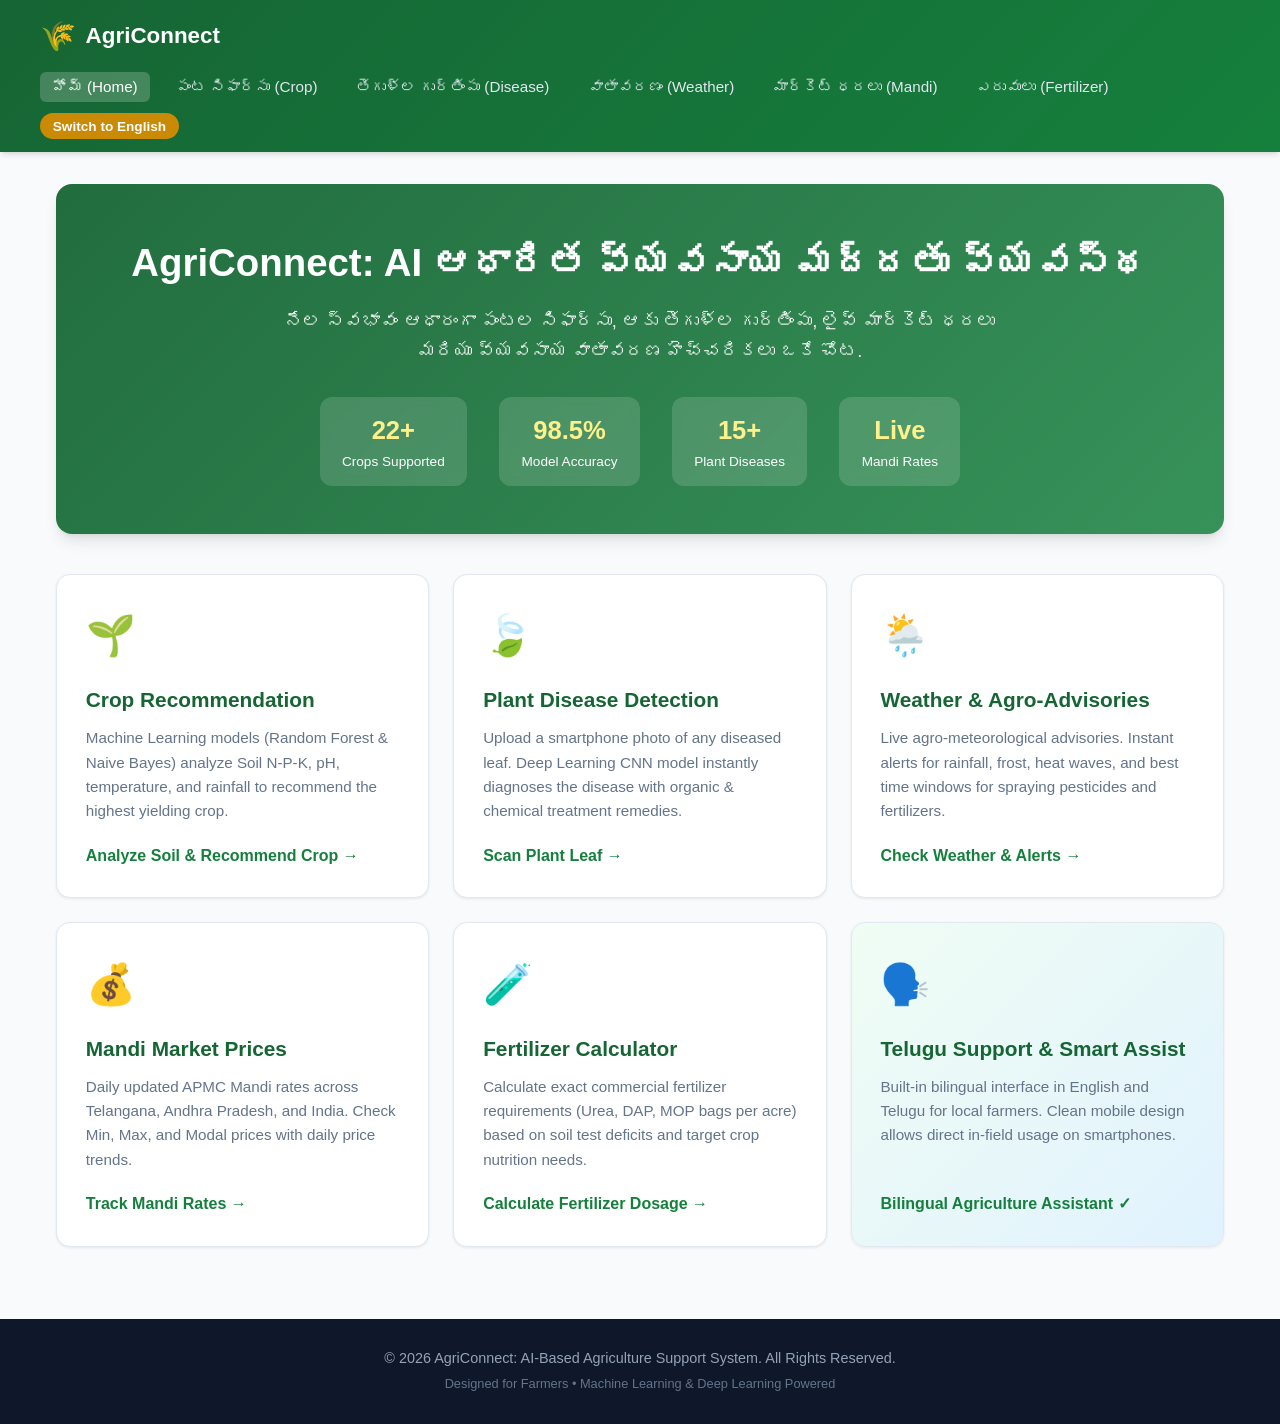
==== templates/index.html @ aa515c9d "AgriConnect: AI-Based Agriculture Support System" ====
<!DOCTYPE html>
<html lang="en">
<head>
    <meta charset="UTF-8">
    <meta name="viewport" content="width=device-width, initial-scale=1.0">
    <title>AgriConnect - AI Agriculture Support Platform</title>
    <link rel="stylesheet" href="/static/css/style.css">
</head>
<body>
    <!-- Navbar -->
    <nav class="navbar">
        <div class="nav-container">
            <a href="/" class="brand">
                <span class="brand-icon">🌾</span>
                <span>AgriConnect</span>
            </a>
            <ul class="nav-links">
                <li><a href="/" class="active" data-i18n="nav_home">Home</a></li>
                <li><a href="/crop" data-i18n="nav_crop">Crop Recommendation</a></li>
                <li><a href="/disease" data-i18n="nav_disease">Disease Detection</a></li>
                <li><a href="/weather" data-i18n="nav_weather">Weather Alerts</a></li>
                <li><a href="/market" data-i18n="nav_market">Market Prices</a></li>
                <li><a href="/fertilizer" data-i18n="nav_fertilizer">Fertilizer</a></li>
                <li><button class="lang-btn" id="langToggleBtn" onclick="toggleLanguage()">Switch to English</button></li>
            </ul>
        </div>
    </nav>

    <!-- Main Content -->
    <main class="main-content">
        <!-- Hero -->
        <section class="hero">
            <h1 data-i18n="hero_title">AgriConnect: AI ఆధారిత వ్యవసాయ మద్దతు వ్యవస్థ</h1>
            <p data-i18n="hero_sub">నేల స్వభావం ఆధారంగా పంటల సిఫార్సు, ఆకు తెగుళ్ల గుర్తింపు, లైవ్ మార్కెట్ ధరలు మరియు వ్యవసాయ వాతావరణ హెచ్చరికలు ఒకే చోట.</p>
            <div class="hero-stats">
                <div class="stat-item">
                    <div class="stat-num">22+</div>
                    <div class="stat-label">Crops Supported</div>
                </div>
                <div class="stat-item">
                    <div class="stat-num">98.5%</div>
                    <div class="stat-label">Model Accuracy</div>
                </div>
                <div class="stat-item">
                    <div class="stat-num">15+</div>
                    <div class="stat-label">Plant Diseases</div>
                </div>
                <div class="stat-item">
                    <div class="stat-num">Live</div>
                    <div class="stat-label">Mandi Rates</div>
                </div>
            </div>
        </section>

        <!-- Feature Modules Grid -->
        <div class="cards-grid">
            <!-- Crop Recommendation -->
            <a href="/crop" class="feature-card">
                <div>
                    <span class="card-icon">🌱</span>
                    <h3 class="card-title">Crop Recommendation</h3>
                    <p class="card-desc">Machine Learning models (Random Forest & Naive Bayes) analyze Soil N-P-K, pH, temperature, and rainfall to recommend the highest yielding crop.</p>
                </div>
                <span class="card-link">Analyze Soil & Recommend Crop &rarr;</span>
            </a>

            <!-- Disease Detection -->
            <a href="/disease" class="feature-card">
                <div>
                    <span class="card-icon">🍃</span>
                    <h3 class="card-title">Plant Disease Detection</h3>
                    <p class="card-desc">Upload a smartphone photo of any diseased leaf. Deep Learning CNN model instantly diagnoses the disease with organic & chemical treatment remedies.</p>
                </div>
                <span class="card-link">Scan Plant Leaf &rarr;</span>
            </a>

            <!-- Weather Alerts -->
            <a href="/weather" class="feature-card">
                <div>
                    <span class="card-icon">🌦️</span>
                    <h3 class="card-title">Weather & Agro-Advisories</h3>
                    <p class="card-desc">Live agro-meteorological advisories. Instant alerts for rainfall, frost, heat waves, and best time windows for spraying pesticides and fertilizers.</p>
                </div>
                <span class="card-link">Check Weather & Alerts &rarr;</span>
            </a>

            <!-- Market Prices -->
            <a href="/market" class="feature-card">
                <div>
                    <span class="card-icon">💰</span>
                    <h3 class="card-title">Mandi Market Prices</h3>
                    <p class="card-desc">Daily updated APMC Mandi rates across Telangana, Andhra Pradesh, and India. Check Min, Max, and Modal prices with daily price trends.</p>
                </div>
                <span class="card-link">Track Mandi Rates &rarr;</span>
            </a>

            <!-- Fertilizer Suggestion -->
            <a href="/fertilizer" class="feature-card">
                <div>
                    <span class="card-icon">🧪</span>
                    <h3 class="card-title">Fertilizer Calculator</h3>
                    <p class="card-desc">Calculate exact commercial fertilizer requirements (Urea, DAP, MOP bags per acre) based on soil test deficits and target crop nutrition needs.</p>
                </div>
                <span class="card-link">Calculate Fertilizer Dosage &rarr;</span>
            </a>

            <!-- Farmer Advisory / Future Scope -->
            <div class="feature-card" style="background: linear-gradient(135deg, #f0fdf4, #e0f2fe);">
                <div>
                    <span class="card-icon">🗣️</span>
                    <h3 class="card-title">Telugu Support & Smart Assist</h3>
                    <p class="card-desc">Built-in bilingual interface in English and Telugu for local farmers. Clean mobile design allows direct in-field usage on smartphones.</p>
                </div>
                <span class="card-link" style="color: #15803d;">Bilingual Agriculture Assistant &check;</span>
            </div>
        </div>
    </main>

    <!-- Footer -->
    <footer>
        <p>&copy; 2026 AgriConnect: AI-Based Agriculture Support System. All Rights Reserved.</p>
        <p style="margin-top: 4px; font-size: 0.8rem; color: #64748b;">Designed for Farmers &bull; Machine Learning & Deep Learning Powered</p>
    </footer>

    <script src="/static/js/main.js"></script>
</body>
</html>
---- static/css/style.css ----
:root {
    --primary: #15803d;
    --primary-dark: #166534;
    --primary-light: #dcfce7;
    --accent: #ca8a04;
    --accent-light: #fef08a;
    --text-dark: #1e293b;
    --text-muted: #64748b;
    --bg-light: #f8fafc;
    --card-bg: #ffffff;
    --border-color: #e2e8f0;
    --danger: #dc2626;
    --warning: #f59e0b;
    --success: #16a34a;
    --info: #0284c7;
    --shadow-sm: 0 1px 3px rgba(0,0,0,0.08);
    --shadow-md: 0 4px 6px -1px rgba(0,0,0,0.1), 0 2px 4px -2px rgba(0,0,0,0.1);
    --shadow-lg: 0 10px 15px -3px rgba(0,0,0,0.1), 0 4px 6px -4px rgba(0,0,0,0.1);
}

* {
    margin: 0;
    padding: 0;
    box-sizing: border-box;
    font-family: -apple-system, BlinkMacSystemFont, "Segoe UI", Roboto, "Helvetica Neue", Arial, sans-serif;
}

body {
    background-color: var(--bg-light);
    color: var(--text-dark);
    line-height: 1.6;
    min-height: 100vh;
    display: flex;
    flex-direction: column;
}

/* Navbar */
.navbar {
    background: linear-gradient(135deg, #166534, #15803d);
    color: white;
    padding: 0.8rem 1.5rem;
    position: sticky;
    top: 0;
    z-index: 100;
    box-shadow: var(--shadow-md);
}

.nav-container {
    max-width: 1200px;
    margin: 0 auto;
    display: flex;
    justify-content: space-between;
    align-items: center;
    flex-wrap: wrap;
    gap: 1rem;
}

.brand {
    display: flex;
    align-items: center;
    gap: 0.6rem;
    text-decoration: none;
    color: white;
    font-size: 1.4rem;
    font-weight: 700;
}

.brand-icon {
    font-size: 1.8rem;
}

.nav-links {
    display: flex;
    gap: 0.8rem;
    align-items: center;
    list-style: none;
    flex-wrap: wrap;
}

.nav-links a {
    color: #e2e8f0;
    text-decoration: none;
    font-weight: 500;
    font-size: 0.95rem;
    padding: 0.4rem 0.8rem;
    border-radius: 6px;
    transition: all 0.2s;
}

.nav-links a:hover, .nav-links a.active {
    background: rgba(255, 255, 255, 0.2);
    color: white;
}

.lang-btn {
    background: var(--accent);
    color: #fff;
    border: none;
    padding: 0.35rem 0.8rem;
    border-radius: 20px;
    font-weight: 600;
    cursor: pointer;
    font-size: 0.85rem;
    display: flex;
    align-items: center;
    gap: 0.4rem;
    transition: 0.2s;
}

.lang-btn:hover {
    background: #b45309;
}

/* Container */
.main-content {
    max-width: 1200px;
    margin: 2rem auto;
    padding: 0 1rem;
    flex: 1;
    width: 100%;
}

/* Hero Section */
.hero {
    background: linear-gradient(135deg, rgba(22, 101, 52, 0.95), rgba(21, 128, 61, 0.85)), url('https://images.unsplash.com/photo-1500382017468-9049fed747ef?auto=format&fit=crop&w=1200&q=80') center/cover;
    color: white;
    padding: 3rem 2rem;
    border-radius: 16px;
    text-align: center;
    margin-bottom: 2.5rem;
    box-shadow: var(--shadow-lg);
}

.hero h1 {
    font-size: 2.4rem;
    margin-bottom: 0.8rem;
}

.hero p {
    font-size: 1.15rem;
    max-width: 750px;
    margin: 0 auto 1.5rem auto;
    opacity: 0.95;
}

.hero-stats {
    display: flex;
    justify-content: center;
    gap: 2rem;
    flex-wrap: wrap;
    margin-top: 2rem;
}

.stat-item {
    background: rgba(255, 255, 255, 0.15);
    backdrop-filter: blur(4px);
    padding: 0.8rem 1.4rem;
    border-radius: 12px;
}

.stat-num {
    font-size: 1.6rem;
    font-weight: 700;
    color: var(--accent-light);
}

.stat-label {
    font-size: 0.85rem;
}

/* Feature Cards Grid */
.cards-grid {
    display: grid;
    grid-template-columns: repeat(auto-fit, minmax(280px, 1fr));
    gap: 1.5rem;
    margin-bottom: 2.5rem;
}

.feature-card {
    background: var(--card-bg);
    border: 1px solid var(--border-color);
    border-radius: 14px;
    padding: 1.8rem;
    transition: transform 0.25s, box-shadow 0.25s;
    display: flex;
    flex-direction: column;
    justify-content: space-between;
    box-shadow: var(--shadow-sm);
    text-decoration: none;
    color: inherit;
}

.feature-card:hover {
    transform: translateY(-5px);
    box-shadow: var(--shadow-lg);
    border-color: var(--primary);
}

.card-icon {
    font-size: 2.5rem;
    margin-bottom: 1rem;
    display: inline-block;
}

.card-title {
    font-size: 1.3rem;
    color: var(--primary-dark);
    margin-bottom: 0.6rem;
}

.card-desc {
    color: var(--text-muted);
    font-size: 0.95rem;
    margin-bottom: 1.2rem;
    flex: 1;
}

.card-link {
    color: var(--primary);
    font-weight: 600;
    display: flex;
    align-items: center;
    gap: 0.4rem;
}

/* Forms & Inputs */
.app-card {
    background: var(--card-bg);
    border-radius: 14px;
    padding: 2rem;
    border: 1px solid var(--border-color);
    box-shadow: var(--shadow-md);
    margin-bottom: 2rem;
}

.section-header {
    border-bottom: 2px solid var(--primary-light);
    padding-bottom: 0.8rem;
    margin-bottom: 1.5rem;
}

.section-header h2 {
    color: var(--primary-dark);
    display: flex;
    align-items: center;
    gap: 0.6rem;
    font-size: 1.5rem;
}

.form-grid {
    display: grid;
    grid-template-columns: repeat(auto-fit, minmax(220px, 1fr));
    gap: 1.2rem;
    margin-bottom: 1.5rem;
}

.form-group {
    display: flex;
    flex-direction: column;
    gap: 0.4rem;
}

.form-group label {
    font-weight: 600;
    font-size: 0.9rem;
    color: var(--text-dark);
}

.form-control {
    padding: 0.65rem 0.9rem;
    border: 1px solid var(--border-color);
    border-radius: 8px;
    font-size: 1rem;
    transition: border-color 0.2s, box-shadow 0.2s;
    background: #fff;
}

.form-control:focus {
    outline: none;
    border-color: var(--primary);
    box-shadow: 0 0 0 3px rgba(21, 128, 61, 0.2);
}

.form-helper {
    font-size: 0.78rem;
    color: var(--text-muted);
}

.btn-primary {
    background: var(--primary);
    color: white;
    padding: 0.8rem 1.8rem;
    border: none;
    border-radius: 8px;
    font-size: 1.05rem;
    font-weight: 600;
    cursor: pointer;
    transition: background 0.2s, transform 0.1s;
    display: inline-flex;
    align-items: center;
    justify-content: center;
    gap: 0.5rem;
}

.btn-primary:hover {
    background: var(--primary-dark);
}

.btn-primary:active {
    transform: scale(0.98);
}

.btn-preset {
    background: var(--bg-light);
    border: 1px solid var(--border-color);
    padding: 0.4rem 0.8rem;
    border-radius: 20px;
    font-size: 0.85rem;
    cursor: pointer;
    transition: 0.2s;
    color: var(--text-dark);
}

.btn-preset:hover {
    background: var(--primary-light);
    border-color: var(--primary);
    color: var(--primary-dark);
}

.preset-container {
    display: flex;
    gap: 0.5rem;
    flex-wrap: wrap;
    margin-bottom: 1.2rem;
    align-items: center;
}

/* Result Box */
.result-box {
    margin-top: 1.5rem;
    padding: 1.5rem;
    border-radius: 12px;
    background: #f0fdf4;
    border: 1px solid #bbf7d0;
    display: none;
}

.result-box.active {
    display: block;
    animation: fadeIn 0.3s ease;
}

@keyframes fadeIn {
    from { opacity: 0; transform: translateY(8px); }
    to { opacity: 1; transform: translateY(0); }
}

.result-header {
    display: flex;
    align-items: center;
    gap: 1rem;
    margin-bottom: 1rem;
}

.result-icon {
    font-size: 3rem;
    background: white;
    width: 65px;
    height: 65px;
    display: flex;
    align-items: center;
    justify-content: center;
    border-radius: 50%;
    box-shadow: var(--shadow-sm);
}

.result-title {
    font-size: 1.6rem;
    color: var(--primary-dark);
    font-weight: 700;
}

.badge {
    display: inline-block;
    padding: 0.25rem 0.6rem;
    border-radius: 12px;
    font-size: 0.8rem;
    font-weight: 600;
}

.badge-success { background: #dcfce7; color: #15803d; }
.badge-warning { background: #fef3c7; color: #b45309; }
.badge-danger { background: #fee2e2; color: #b91c1c; }
.badge-info { background: #e0f2fe; color: #0369a1; }

/* Upload Area */
.upload-area {
    border: 2px dashed #94a3b8;
    border-radius: 12px;
    padding: 2.5rem 1.5rem;
    text-align: center;
    cursor: pointer;
    background: #f8fafc;
    transition: all 0.2s;
    margin-bottom: 1.2rem;
}

.upload-area:hover, .upload-area.dragover {
    border-color: var(--primary);
    background: var(--primary-light);
}

.upload-icon {
    font-size: 3rem;
    color: var(--primary);
    margin-bottom: 0.8rem;
}

/* Tables */
.table-responsive {
    overflow-x: auto;
}

.custom-table {
    width: 100%;
    border-collapse: collapse;
    margin-top: 1rem;
}

.custom-table th, .custom-table td {
    padding: 0.85rem 1rem;
    text-align: left;
    border-bottom: 1px solid var(--border-color);
}

.custom-table th {
    background: #f1f5f9;
    color: var(--text-dark);
    font-weight: 600;
}

.custom-table tr:hover {
    background: #f8fafc;
}

/* Footer */
footer {
    background: #0f172a;
    color: #94a3b8;
    text-align: center;
    padding: 1.8rem 1rem;
    margin-top: auto;
    font-size: 0.9rem;
}

footer a {
    color: #4ade80;
    text-decoration: none;
}

@media (max-width: 768px) {
    .nav-container {
        flex-direction: column;
        align-items: flex-start;
    }
    .hero h1 {
        font-size: 1.8rem;
    }
    .hero-stats {
        gap: 1rem;
    }
}
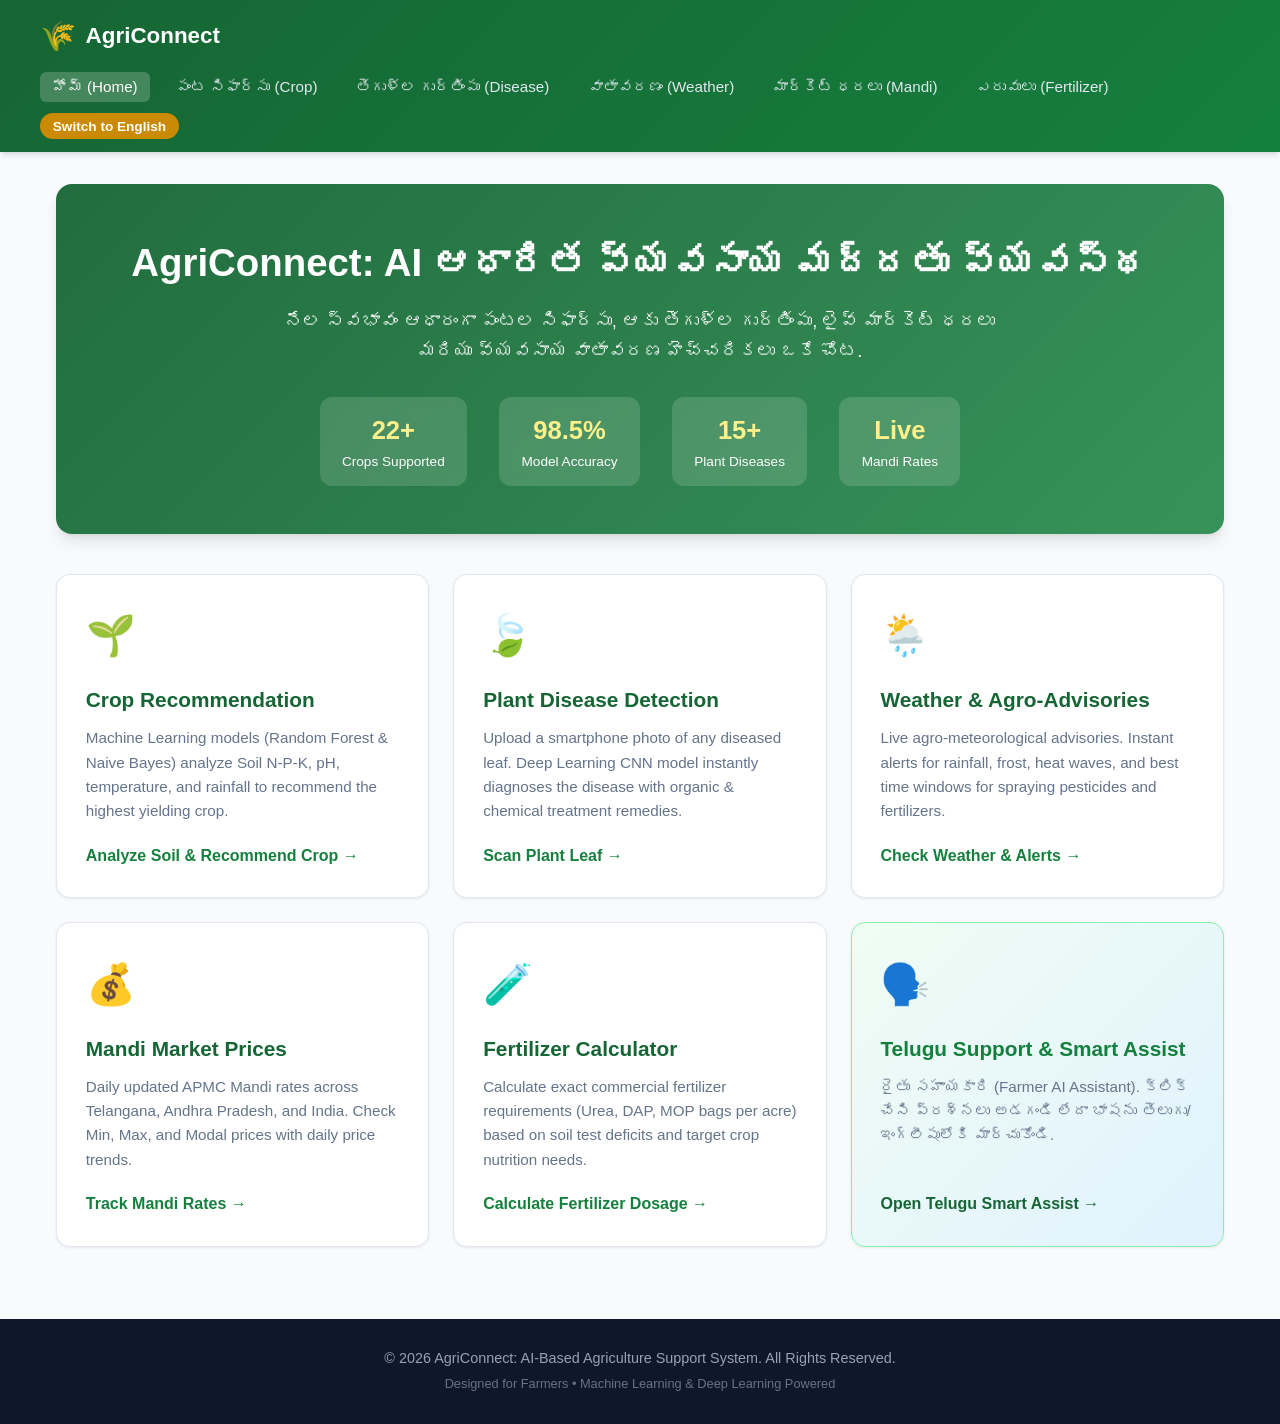
==== commit 2a5e1988: "Add interactive Telugu Smart Assist and voice assistant" ====
--- a/templates/index.html
+++ b/templates/index.html
@@ -5,6 +5,73 @@
     <meta name="viewport" content="width=device-width, initial-scale=1.0">
     <title>AgriConnect - AI Agriculture Support Platform</title>
     <link rel="stylesheet" href="/static/css/style.css">
+    <style>
+        /* Smart Assist Modal */
+        .modal-overlay {
+            display: none;
+            position: fixed;
+            top: 0; left: 0; width: 100%; height: 100%;
+            background: rgba(0, 0, 0, 0.6);
+            z-index: 1000;
+            align-items: center;
+            justify-content: center;
+            padding: 1rem;
+        }
+        .modal-overlay.active {
+            display: flex;
+        }
+        .modal-card {
+            background: white;
+            border-radius: 16px;
+            max-width: 520px;
+            width: 100%;
+            padding: 1.8rem;
+            box-shadow: var(--shadow-lg);
+            animation: fadeIn 0.3s ease;
+        }
+        .modal-header {
+            display: flex;
+            justify-content: space-between;
+            align-items: center;
+            border-bottom: 2px solid var(--primary-light);
+            padding-bottom: 0.8rem;
+            margin-bottom: 1rem;
+        }
+        .close-btn {
+            background: none;
+            border: none;
+            font-size: 1.6rem;
+            cursor: pointer;
+            color: #64748b;
+        }
+        .faq-pill {
+            background: #f1f5f9;
+            border: 1px solid #cbd5e1;
+            padding: 0.5rem 0.8rem;
+            border-radius: 8px;
+            font-size: 0.88rem;
+            cursor: pointer;
+            margin-bottom: 0.5rem;
+            display: block;
+            width: 100%;
+            text-align: left;
+            transition: all 0.2s;
+        }
+        .faq-pill:hover {
+            background: var(--primary-light);
+            border-color: var(--primary);
+            color: var(--primary-dark);
+        }
+        .answer-box {
+            background: #f0fdf4;
+            border-left: 4px solid var(--primary);
+            padding: 1rem;
+            border-radius: 8px;
+            margin-top: 1rem;
+            font-size: 0.95rem;
+            line-height: 1.5;
+        }
+    </style>
 </head>
 <body>
     <!-- Navbar -->
@@ -104,17 +171,57 @@
                 <span class="card-link">Calculate Fertilizer Dosage &rarr;</span>
             </a>
 
-            <!-- Farmer Advisory / Future Scope -->
-            <div class="feature-card" style="background: linear-gradient(135deg, #f0fdf4, #e0f2fe);">
+            <!-- Interactive Telugu Support & Smart Assist -->
+            <div class="feature-card" onclick="openSmartAssistModal()" style="cursor: pointer; background: linear-gradient(135deg, #f0fdf4, #e0f2fe); border-color: #86efac;">
                 <div>
                     <span class="card-icon">🗣️</span>
-                    <h3 class="card-title">Telugu Support & Smart Assist</h3>
-                    <p class="card-desc">Built-in bilingual interface in English and Telugu for local farmers. Clean mobile design allows direct in-field usage on smartphones.</p>
-                </div>
-                <span class="card-link" style="color: #15803d;">Bilingual Agriculture Assistant &check;</span>
+                    <h3 class="card-title" style="color: #15803d;">Telugu Support & Smart Assist</h3>
+                    <p class="card-desc">రైతు సహాయకారి (Farmer AI Assistant). క్లిక్ చేసి ప్రశ్నలు అడగండి లేదా భాషను తెలుగు/ఇంగ్లీషులోకి మార్చుకోండి.</p>
+                </div>
+                <span class="card-link" style="color: #166534; font-weight: 700;">Open Telugu Smart Assist &rarr;</span>
             </div>
         </div>
     </main>
+
+    <!-- Smart Assist Modal -->
+    <div id="smartAssistModal" class="modal-overlay" onclick="closeModalOnBg(event)">
+        <div class="modal-card">
+            <div class="modal-header">
+                <h3 style="color: var(--primary-dark); display: flex; align-items: center; gap: 8px;">
+                    🗣️ రైతు స్మార్ట్ అసిస్టెంట్ (Smart Assist)
+                </h3>
+                <button class="close-btn" onclick="closeSmartAssistModal()">&times;</button>
+            </div>
+
+            <div style="margin-bottom: 1rem; display: flex; gap: 8px;">
+                <button type="button" class="btn-primary" style="padding: 0.4rem 0.8rem; font-size: 0.85rem;" onclick="toggleLanguage(); closeSmartAssistModal();">
+                    🔄 భాష మార్చండి (Toggle Telugu / English)
+                </button>
+                <button type="button" class="btn-preset" onclick="speakCurrentAnswer()">
+                    🔊 చదివి వినిపించు (Voice Assist)
+                </button>
+            </div>
+
+            <p style="font-size: 0.9rem; color: #64748b; margin-bottom: 0.8rem;">సలహా కోసం ప్రశ్నపై క్లిక్ చేయండి (Click a question below):</p>
+
+            <button class="faq-pill" onclick="showAnswer(1)">
+                🌾 వరిలో అగ్గితెగులు (Rice Blast) వస్తే ఏం చేయాలి?
+            </button>
+            <button class="faq-pill" onclick="showAnswer(2)">
+                ☁️ ప్రత్తిలో అధిక దిగుబడి రావడానికి ఏం జాగ్రత్తలు తీసుకోవాలి?
+            </button>
+            <button class="faq-pill" onclick="showAnswer(3)">
+                🧪 ఎరువులు వేసేటప్పుడు పాటించాల్సిన ముఖ్య నియమాలు ఏమిటి?
+            </button>
+            <button class="faq-pill" onclick="showAnswer(4)">
+                🌦️ వర్షం పడే సూచన ఉన్నప్పుడు పిచికారీ చేయవచ్చా?
+            </button>
+
+            <div id="smartAnswerBox" class="answer-box">
+                నమస్కారం రైతు సోదరులారా! వ్యవసాయ సహాయం కోసం పైన ఉన్న ఏదైనా ప్రశ్నపై క్లిక్ చేయండి లేదా పైనున్న బటన్ ద్వారా భాషను మార్చుకోండి.
+            </div>
+        </div>
+    </div>
 
     <!-- Footer -->
     <footer>
@@ -123,6 +230,42 @@
     </footer>
 
     <script src="/static/js/main.js"></script>
+    <script>
+        const answers = {
+            1: "వరిలో అగ్గితెగులు (Rice Blast) నివారణకు ట్రైసైక్లాజోల్ (Beam) 0.6 గ్రా/లీటరు నీటిలో కలిపి పిచికారీ చేయండి. నత్రజని (Urea) ఎరువులను అధికంగా వేయవద్దు.",
+            2: "ప్రత్తిలో అధిక దిగుబడికి నేలలో నీటి నిల్వ లేకుండా చూసుకోండి. తెల్లదోమ నివారణకు పసుపు జిగురు అట్టలు అమర్చండి. పూత దశలో బోరాన్ మరియు పొటాషియం పిచికారీ చేయండి.",
+            3: "ఎరువులను సిఫార్సు చేసిన మోతాదులోనే వేయండి. యూరియాను ఒకేసారి కాకుండా 2-3 దఫాలుగా వేయండి. భాస్వరం మరియు పొటాష్‌ను ఆఖరి దుక్కిలో వేయడం మంచిది.",
+            4: "వర్షం పడే అవకాశం ఉన్నప్పుడు పురుగుమందులు లేదా ఎరువులు పిచికారీ చేయకూడదు. మందు కొట్టిన తర్వాత కనీసం 4-6 గంటల పాటు వర్షం పడకుండా ఉంటేనే మందు సమర్థవంతంగా పనిచేస్తుంది."
+        };
+
+        let currentActiveText = "నమస్కారం రైతు సోదరులారా! వ్యవసాయ సహాయం కోసం పైన ఉన్న ఏదైనా ప్రశ్నపై క్లిక్ చేయండి.";
+
+        function openSmartAssistModal() {
+            document.getElementById("smartAssistModal").classList.add("active");
+        }
+        function closeSmartAssistModal() {
+            document.getElementById("smartAssistModal").classList.remove("active");
+        }
+        function closeModalOnBg(e) {
+            if (e.target.id === "smartAssistModal") {
+                closeSmartAssistModal();
+            }
+        }
+        function showAnswer(id) {
+            const text = answers[id];
+            currentActiveText = text;
+            document.getElementById("smartAnswerBox").innerHTML = `<strong>సలహా:</strong><br>${text}`;
+        }
+        function speakCurrentAnswer() {
+            if ('speechSynthesis' in window) {
+                const utterance = new SpeechSynthesisUtterance(currentActiveText);
+                utterance.lang = "te-IN"; // Telugu
+                utterance.rate = 0.9;
+                window.speechSynthesis.speak(utterance);
+            } else {
+                alert("Voice synthesis is not supported on this browser.");
+            }
+        }
+    </script>
 </body>
 </html>
-
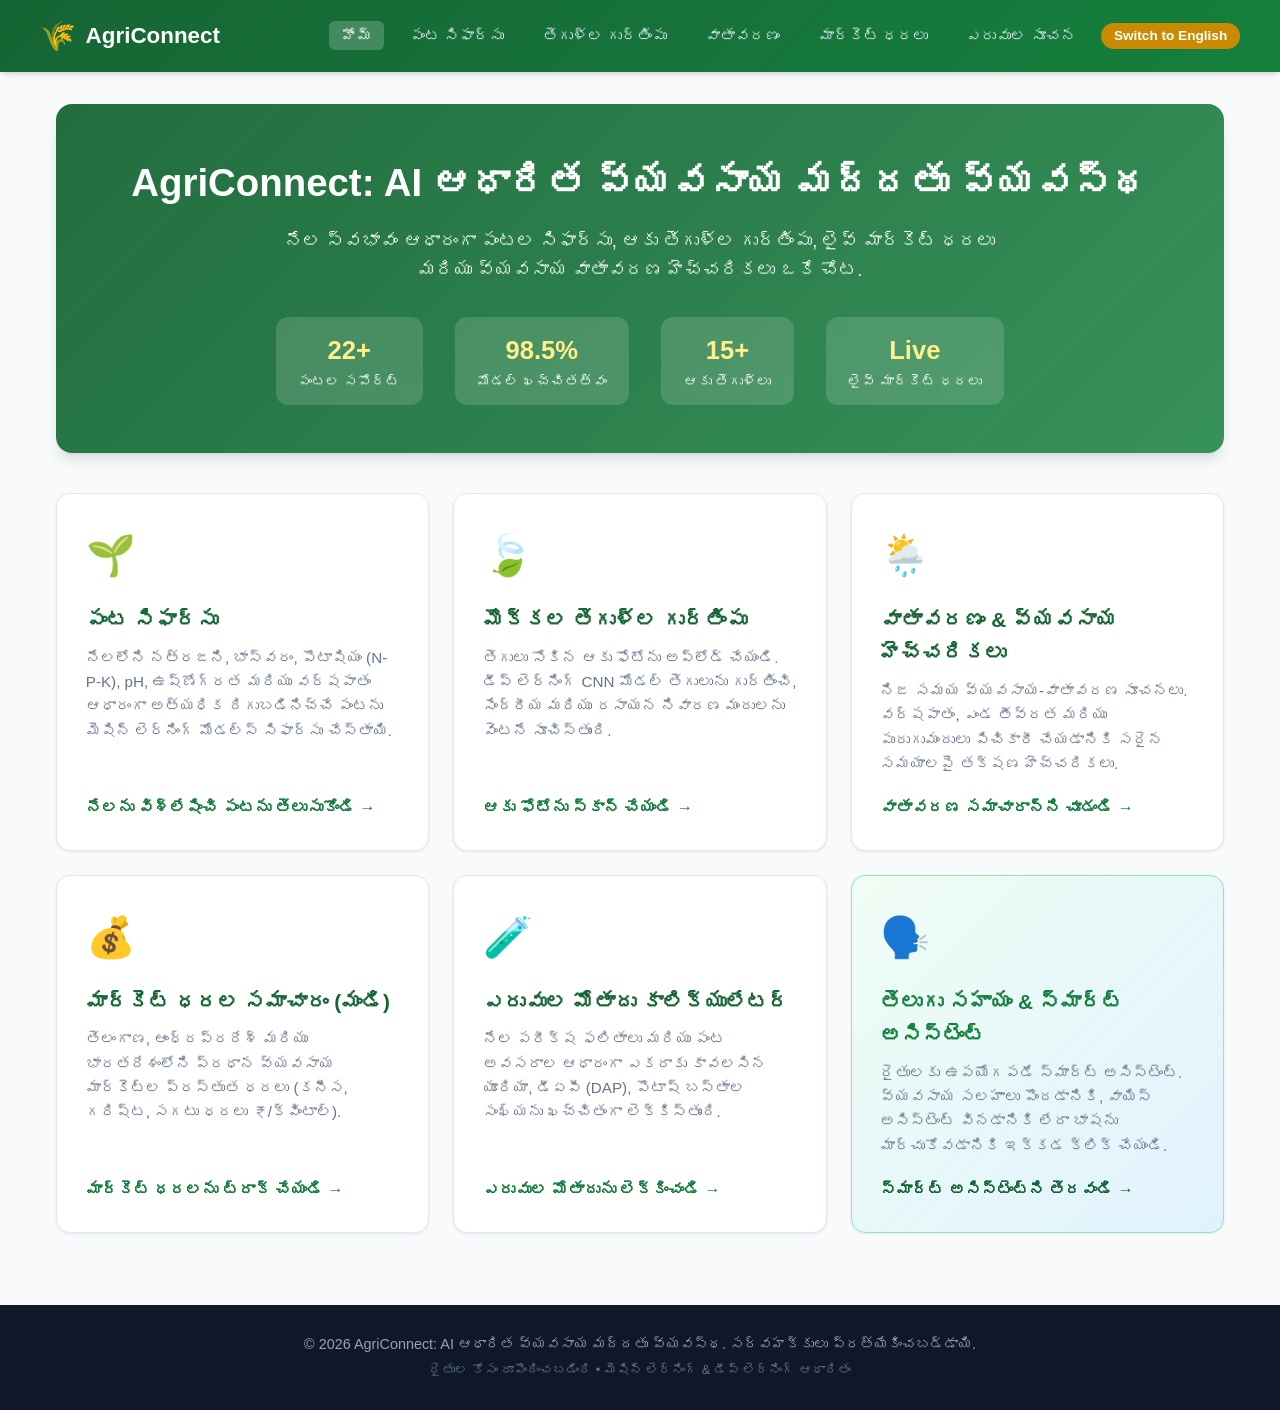
==== commit a2a9f607: "Implement 100% pure Telugu and English translations for all cards and stats" ====
--- a/templates/index.html
+++ b/templates/index.html
@@ -82,12 +82,12 @@
                 <span>AgriConnect</span>
             </a>
             <ul class="nav-links">
-                <li><a href="/" class="active" data-i18n="nav_home">Home</a></li>
-                <li><a href="/crop" data-i18n="nav_crop">Crop Recommendation</a></li>
-                <li><a href="/disease" data-i18n="nav_disease">Disease Detection</a></li>
-                <li><a href="/weather" data-i18n="nav_weather">Weather Alerts</a></li>
-                <li><a href="/market" data-i18n="nav_market">Market Prices</a></li>
-                <li><a href="/fertilizer" data-i18n="nav_fertilizer">Fertilizer</a></li>
+                <li><a href="/" class="active" data-i18n="nav_home">హోమ్</a></li>
+                <li><a href="/crop" data-i18n="nav_crop">పంట సిఫార్సు</a></li>
+                <li><a href="/disease" data-i18n="nav_disease">తెగుళ్ల గుర్తింపు</a></li>
+                <li><a href="/weather" data-i18n="nav_weather">వాతావరణం</a></li>
+                <li><a href="/market" data-i18n="nav_market">మార్కెట్ ధరలు</a></li>
+                <li><a href="/fertilizer" data-i18n="nav_fertilizer">ఎరువుల సూచన</a></li>
                 <li><button class="lang-btn" id="langToggleBtn" onclick="toggleLanguage()">Switch to English</button></li>
             </ul>
         </div>
@@ -102,19 +102,19 @@
             <div class="hero-stats">
                 <div class="stat-item">
                     <div class="stat-num">22+</div>
-                    <div class="stat-label">Crops Supported</div>
+                    <div class="stat-label" data-i18n="stat_crops">పంటల సపోర్ట్</div>
                 </div>
                 <div class="stat-item">
                     <div class="stat-num">98.5%</div>
-                    <div class="stat-label">Model Accuracy</div>
+                    <div class="stat-label" data-i18n="stat_accuracy">మోడల్ ఖచ్చితత్వం</div>
                 </div>
                 <div class="stat-item">
                     <div class="stat-num">15+</div>
-                    <div class="stat-label">Plant Diseases</div>
+                    <div class="stat-label" data-i18n="stat_diseases">ఆకు తెగుళ్లు</div>
                 </div>
                 <div class="stat-item">
                     <div class="stat-num">Live</div>
-                    <div class="stat-label">Mandi Rates</div>
+                    <div class="stat-label" data-i18n="stat_mandi">లైవ్ మార్కెట్ ధరలు</div>
                 </div>
             </div>
         </section>
@@ -125,60 +125,60 @@
             <a href="/crop" class="feature-card">
                 <div>
                     <span class="card-icon">🌱</span>
-                    <h3 class="card-title">Crop Recommendation</h3>
-                    <p class="card-desc">Machine Learning models (Random Forest & Naive Bayes) analyze Soil N-P-K, pH, temperature, and rainfall to recommend the highest yielding crop.</p>
-                </div>
-                <span class="card-link">Analyze Soil & Recommend Crop &rarr;</span>
+                    <h3 class="card-title" data-i18n="card1_title">పంట సిఫార్సు</h3>
+                    <p class="card-desc" data-i18n="card1_desc">నేలలోని నత్రజని, భాస్వరం, పొటాషియం (N-P-K), pH, ఉష్ణోగ్రత మరియు వర్షపాతం ఆధారంగా అత్యధిక దిగుబడినిచ్చే పంటను మెషిన్ లెర్నింగ్ మోడల్స్ సిఫార్సు చేస్తాయి.</p>
+                </div>
+                <span class="card-link" data-i18n="card1_link">నేలను విశ్లేషించి పంటను తెలుసుకోండి &rarr;</span>
             </a>
 
             <!-- Disease Detection -->
             <a href="/disease" class="feature-card">
                 <div>
                     <span class="card-icon">🍃</span>
-                    <h3 class="card-title">Plant Disease Detection</h3>
-                    <p class="card-desc">Upload a smartphone photo of any diseased leaf. Deep Learning CNN model instantly diagnoses the disease with organic & chemical treatment remedies.</p>
-                </div>
-                <span class="card-link">Scan Plant Leaf &rarr;</span>
+                    <h3 class="card-title" data-i18n="card2_title">మొక్కల తెగుళ్ల గుర్తింపు</h3>
+                    <p class="card-desc" data-i18n="card2_desc">తెగులు సోకిన ఆకు ఫోటోను అప్‌లోడ్ చేయండి. డీప్ లెర్నింగ్ CNN మోడల్ తెగులును గుర్తించి, సేంద్రీయ మరియు రసాయన నివారణ మందులను వెంటనే సూచిస్తుంది.</p>
+                </div>
+                <span class="card-link" data-i18n="card2_link">ఆకు ఫోటోను స్కాన్ చేయండి &rarr;</span>
             </a>
 
             <!-- Weather Alerts -->
             <a href="/weather" class="feature-card">
                 <div>
                     <span class="card-icon">🌦️</span>
-                    <h3 class="card-title">Weather & Agro-Advisories</h3>
-                    <p class="card-desc">Live agro-meteorological advisories. Instant alerts for rainfall, frost, heat waves, and best time windows for spraying pesticides and fertilizers.</p>
-                </div>
-                <span class="card-link">Check Weather & Alerts &rarr;</span>
+                    <h3 class="card-title" data-i18n="card3_title">వాతావరణం & వ్యవసాయ హెచ్చరికలు</h3>
+                    <p class="card-desc" data-i18n="card3_desc">నిజ సమయ వ్యవసాయ-వాతావరణ సూచనలు. వర్షపాతం, ఎండ తీవ్రత మరియు పురుగుమందులు పిచికారీ చేయడానికి సరైన సమయాలపై తక్షణ హెచ్చరికలు.</p>
+                </div>
+                <span class="card-link" data-i18n="card3_link">వాతావరణ సమాచారాన్ని చూడండి &rarr;</span>
             </a>
 
             <!-- Market Prices -->
             <a href="/market" class="feature-card">
                 <div>
                     <span class="card-icon">💰</span>
-                    <h3 class="card-title">Mandi Market Prices</h3>
-                    <p class="card-desc">Daily updated APMC Mandi rates across Telangana, Andhra Pradesh, and India. Check Min, Max, and Modal prices with daily price trends.</p>
-                </div>
-                <span class="card-link">Track Mandi Rates &rarr;</span>
+                    <h3 class="card-title" data-i18n="card4_title">మార్కెట్ ధరల సమాచారం (మండి)</h3>
+                    <p class="card-desc" data-i18n="card4_desc">తెలంగాణ, ఆంధ్రప్రదేశ్ మరియు భారతదేశంలోని ప్రధాన వ్యవసాయ మార్కెట్ల ప్రస్తుత ధరలు (కనీస, గరిష్ట, సగటు ధరలు ₹/క్వింటాల్).</p>
+                </div>
+                <span class="card-link" data-i18n="card4_link">మార్కెట్ ధరలను ట్రాక్ చేయండి &rarr;</span>
             </a>
 
             <!-- Fertilizer Suggestion -->
             <a href="/fertilizer" class="feature-card">
                 <div>
                     <span class="card-icon">🧪</span>
-                    <h3 class="card-title">Fertilizer Calculator</h3>
-                    <p class="card-desc">Calculate exact commercial fertilizer requirements (Urea, DAP, MOP bags per acre) based on soil test deficits and target crop nutrition needs.</p>
-                </div>
-                <span class="card-link">Calculate Fertilizer Dosage &rarr;</span>
+                    <h3 class="card-title" data-i18n="card5_title">ఎరువుల మోతాదు కాలిక్యులేటర్</h3>
+                    <p class="card-desc" data-i18n="card5_desc">నేల పరీక్ష ఫలితాలు మరియు పంట అవసరాల ఆధారంగా ఎకరాకు కావలసిన యూరియా, డీఏపీ (DAP), పొటాష్ బస్తాల సంఖ్యను ఖచ్చితంగా లెక్కిస్తుంది.</p>
+                </div>
+                <span class="card-link" data-i18n="card5_link">ఎరువుల మోతాదును లెక్కించండి &rarr;</span>
             </a>
 
             <!-- Interactive Telugu Support & Smart Assist -->
             <div class="feature-card" onclick="openSmartAssistModal()" style="cursor: pointer; background: linear-gradient(135deg, #f0fdf4, #e0f2fe); border-color: #86efac;">
                 <div>
                     <span class="card-icon">🗣️</span>
-                    <h3 class="card-title" style="color: #15803d;">Telugu Support & Smart Assist</h3>
-                    <p class="card-desc">రైతు సహాయకారి (Farmer AI Assistant). క్లిక్ చేసి ప్రశ్నలు అడగండి లేదా భాషను తెలుగు/ఇంగ్లీషులోకి మార్చుకోండి.</p>
-                </div>
-                <span class="card-link" style="color: #166534; font-weight: 700;">Open Telugu Smart Assist &rarr;</span>
+                    <h3 class="card-title" data-i18n="card6_title" style="color: #15803d;">తెలుగు సహాయం & స్మార్ట్ అసిస్టెంట్</h3>
+                    <p class="card-desc" data-i18n="card6_desc">రైతులకు ఉపయోగపడే స్మార్ట్ అసిస్టెంట్. వ్యవసాయ సలహాలు పొందడానికి, వాయిస్ అసిస్టెంట్ వినడానికి లేదా భాషను మార్చుకోవడానికి ఇక్కడ క్లిక్ చేయండి.</p>
+                </div>
+                <span class="card-link" data-i18n="card6_link" style="color: #166534; font-weight: 700;">స్మార్ట్ అసిస్టెంట్‌ని తెరవండి &rarr;</span>
             </div>
         </div>
     </main>
@@ -193,16 +193,16 @@
                 <button class="close-btn" onclick="closeSmartAssistModal()">&times;</button>
             </div>
 
-            <div style="margin-bottom: 1rem; display: flex; gap: 8px;">
+            <div style="margin-bottom: 1rem; display: flex; gap: 8px; flex-wrap: wrap;">
                 <button type="button" class="btn-primary" style="padding: 0.4rem 0.8rem; font-size: 0.85rem;" onclick="toggleLanguage(); closeSmartAssistModal();">
-                    🔄 భాష మార్చండి (Toggle Telugu / English)
+                    🔄 భాష మార్చండి (Switch Telugu / English)
                 </button>
                 <button type="button" class="btn-preset" onclick="speakCurrentAnswer()">
                     🔊 చదివి వినిపించు (Voice Assist)
                 </button>
             </div>
 
-            <p style="font-size: 0.9rem; color: #64748b; margin-bottom: 0.8rem;">సలహా కోసం ప్రశ్నపై క్లిక్ చేయండి (Click a question below):</p>
+            <p style="font-size: 0.9rem; color: #64748b; margin-bottom: 0.8rem;">సలహా కోసం ప్రశ్నపై క్లిక్ చేయండి:</p>
 
             <button class="faq-pill" onclick="showAnswer(1)">
                 🌾 వరిలో అగ్గితెగులు (Rice Blast) వస్తే ఏం చేయాలి?
@@ -225,8 +225,8 @@
 
     <!-- Footer -->
     <footer>
-        <p>&copy; 2026 AgriConnect: AI-Based Agriculture Support System. All Rights Reserved.</p>
-        <p style="margin-top: 4px; font-size: 0.8rem; color: #64748b;">Designed for Farmers &bull; Machine Learning & Deep Learning Powered</p>
+        <p data-i18n="footer_rights">&copy; 2026 AgriConnect: AI ఆధారిత వ్యవసాయ మద్దతు వ్యవస్థ. సర్వహక్కులు ప్రత్యేకించబడ్డాయి.</p>
+        <p data-i18n="footer_sub" style="margin-top: 4px; font-size: 0.8rem; color: #64748b;">రైతుల కోసం రూపొందించబడింది • మెషిన్ లెర్నింగ్ & డీప్ లెర్నింగ్ ఆధారితం</p>
     </footer>
 
     <script src="/static/js/main.js"></script>
@@ -259,7 +259,7 @@
         function speakCurrentAnswer() {
             if ('speechSynthesis' in window) {
                 const utterance = new SpeechSynthesisUtterance(currentActiveText);
-                utterance.lang = "te-IN"; // Telugu
+                utterance.lang = "te-IN";
                 utterance.rate = 0.9;
                 window.speechSynthesis.speak(utterance);
             } else {
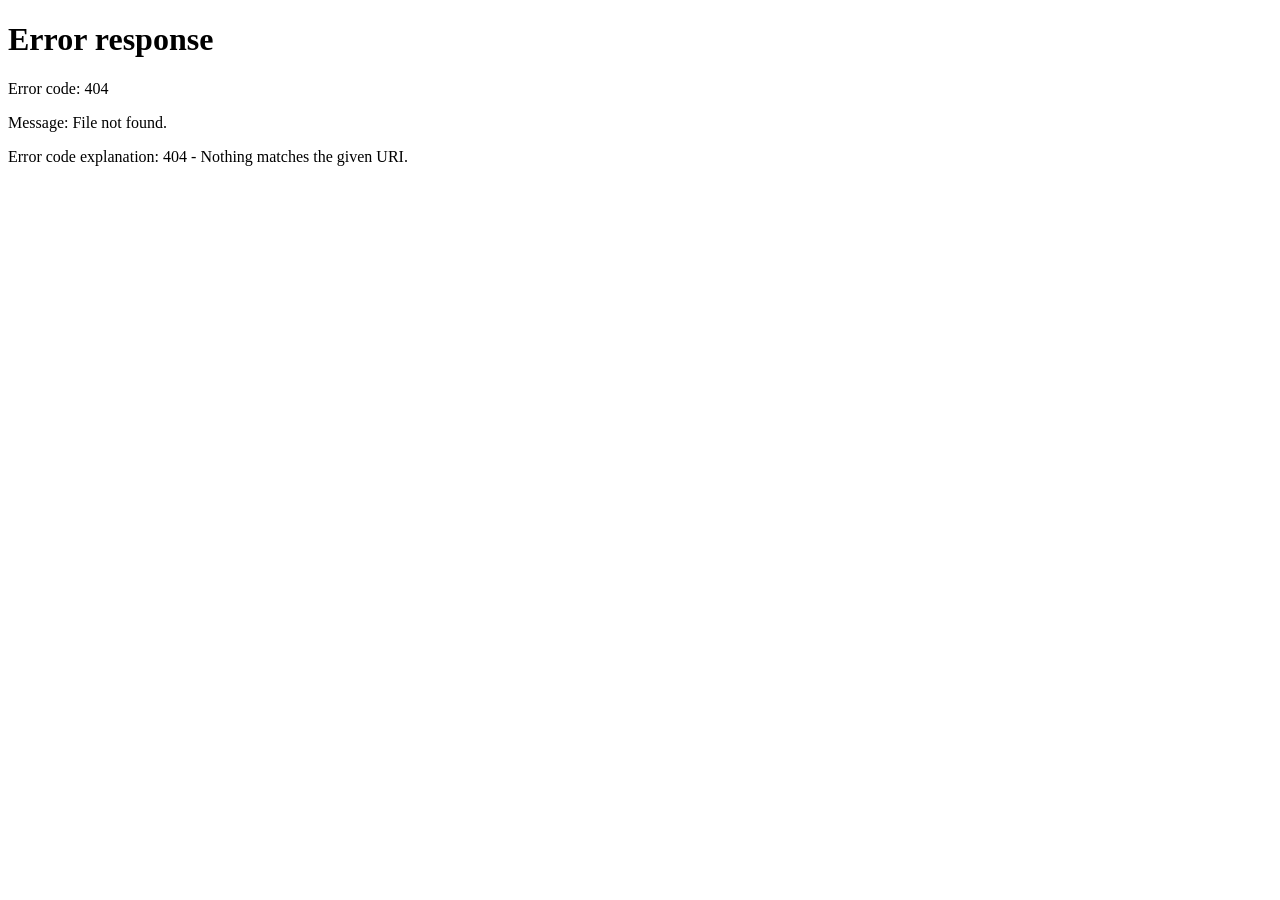
==== commit 00f0e6f8: "Add simple friendly Farmer Login" ====
--- a/templates/index.html
+++ b/templates/index.html
@@ -1,5 +1,7 @@
+h
 <!DOCTYPE html>
 <html lang="en">
+
 <head>
     <meta charset="UTF-8">
     <meta name="viewport" content="width=device-width, initial-scale=1.0">
@@ -10,25 +12,33 @@
         .modal-overlay {
             display: none;
             position: fixed;
-            top: 0; left: 0; width: 100%; height: 100%;
+            top: 0;
+            left: 0;
+            width: 100%;
+            height: 100%;
             background: rgba(0, 0, 0, 0.6);
             z-index: 1000;
             align-items: center;
             justify-content: center;
             padding: 1rem;
         }
+
         .modal-overlay.active {
             display: flex;
         }
+
         .modal-card {
             background: white;
             border-radius: 16px;
-            max-width: 520px;
+            max-width: 560px;
             width: 100%;
             padding: 1.8rem;
             box-shadow: var(--shadow-lg);
             animation: fadeIn 0.3s ease;
-        }
+            max-height: 90vh;
+            overflow-y: auto;
+        }
+
         .modal-header {
             display: flex;
             justify-content: space-between;
@@ -37,6 +47,7 @@
             padding-bottom: 0.8rem;
             margin-bottom: 1rem;
         }
+
         .close-btn {
             background: none;
             border: none;
@@ -44,10 +55,11 @@
             cursor: pointer;
             color: #64748b;
         }
+
         .faq-pill {
             background: #f1f5f9;
             border: 1px solid #cbd5e1;
-            padding: 0.5rem 0.8rem;
+            padding: 0.55rem 0.85rem;
             border-radius: 8px;
             font-size: 0.88rem;
             cursor: pointer;
@@ -56,23 +68,29 @@
             width: 100%;
             text-align: left;
             transition: all 0.2s;
-        }
-        .faq-pill:hover {
+            font-weight: 500;
+        }
+
+        .faq-pill:hover,
+        .faq-pill.active {
             background: var(--primary-light);
             border-color: var(--primary);
             color: var(--primary-dark);
         }
+
         .answer-box {
             background: #f0fdf4;
             border-left: 4px solid var(--primary);
-            padding: 1rem;
+            padding: 1.1rem;
             border-radius: 8px;
             margin-top: 1rem;
-            font-size: 0.95rem;
-            line-height: 1.5;
+            font-size: 0.96rem;
+            line-height: 1.6;
+            color: #14532d;
         }
     </style>
 </head>
+
 <body>
     <!-- Navbar -->
     <nav class="navbar">
@@ -88,7 +106,8 @@
                 <li><a href="/weather" data-i18n="nav_weather">వాతావరణం</a></li>
                 <li><a href="/market" data-i18n="nav_market">మార్కెట్ ధరలు</a></li>
                 <li><a href="/fertilizer" data-i18n="nav_fertilizer">ఎరువుల సూచన</a></li>
-                <li><button class="lang-btn" id="langToggleBtn" onclick="toggleLanguage()">Switch to English</button></li>
+                <li><button class="lang-btn" id="langToggleBtn" onclick="toggleLanguage()">Switch to English</button>
+                </li>
             </ul>
         </div>
     </nav>
@@ -98,7 +117,8 @@
         <!-- Hero -->
         <section class="hero">
             <h1 data-i18n="hero_title">AgriConnect: AI ఆధారిత వ్యవసాయ మద్దతు వ్యవస్థ</h1>
-            <p data-i18n="hero_sub">నేల స్వభావం ఆధారంగా పంటల సిఫార్సు, ఆకు తెగుళ్ల గుర్తింపు, లైవ్ మార్కెట్ ధరలు మరియు వ్యవసాయ వాతావరణ హెచ్చరికలు ఒకే చోట.</p>
+            <p data-i18n="hero_sub">నేల స్వభావం ఆధారంగా పంటల సిఫార్సు, ఆకు తెగుళ్ల గుర్తింపు, లైవ్ మార్కెట్ ధరలు మరియు
+                వ్యవసాయ వాతావరణ హెచ్చరికలు ఒకే చోట.</p>
             <div class="hero-stats">
                 <div class="stat-item">
                     <div class="stat-num">22+</div>
@@ -126,7 +146,9 @@
                 <div>
                     <span class="card-icon">🌱</span>
                     <h3 class="card-title" data-i18n="card1_title">పంట సిఫార్సు</h3>
-                    <p class="card-desc" data-i18n="card1_desc">నేలలోని నత్రజని, భాస్వరం, పొటాషియం (N-P-K), pH, ఉష్ణోగ్రత మరియు వర్షపాతం ఆధారంగా అత్యధిక దిగుబడినిచ్చే పంటను మెషిన్ లెర్నింగ్ మోడల్స్ సిఫార్సు చేస్తాయి.</p>
+                    <p class="card-desc" data-i18n="card1_desc">నేలలోని నత్రజని, భాస్వరం, పొటాషియం (N-P-K), pH,
+                        ఉష్ణోగ్రత మరియు వర్షపాతం ఆధారంగా అత్యధిక దిగుబడినిచ్చే పంటను మెషిన్ లెర్నింగ్ మోడల్స్ సిఫార్సు
+                        చేస్తాయి.</p>
                 </div>
                 <span class="card-link" data-i18n="card1_link">నేలను విశ్లేషించి పంటను తెలుసుకోండి &rarr;</span>
             </a>
@@ -136,7 +158,8 @@
                 <div>
                     <span class="card-icon">🍃</span>
                     <h3 class="card-title" data-i18n="card2_title">మొక్కల తెగుళ్ల గుర్తింపు</h3>
-                    <p class="card-desc" data-i18n="card2_desc">తెగులు సోకిన ఆకు ఫోటోను అప్‌లోడ్ చేయండి. డీప్ లెర్నింగ్ CNN మోడల్ తెగులును గుర్తించి, సేంద్రీయ మరియు రసాయన నివారణ మందులను వెంటనే సూచిస్తుంది.</p>
+                    <p class="card-desc" data-i18n="card2_desc">తెగులు సోకిన ఆకు ఫోటోను అప్‌లోడ్ చేయండి. డీప్ లెర్నింగ్
+                        CNN మోడల్ తెగులును గుర్తించి, సేంద్రీయ మరియు రసాయన నివారణ మందులను వెంటనే సూచిస్తుంది.</p>
                 </div>
                 <span class="card-link" data-i18n="card2_link">ఆకు ఫోటోను స్కాన్ చేయండి &rarr;</span>
             </a>
@@ -146,7 +169,8 @@
                 <div>
                     <span class="card-icon">🌦️</span>
                     <h3 class="card-title" data-i18n="card3_title">వాతావరణం & వ్యవసాయ హెచ్చరికలు</h3>
-                    <p class="card-desc" data-i18n="card3_desc">నిజ సమయ వ్యవసాయ-వాతావరణ సూచనలు. వర్షపాతం, ఎండ తీవ్రత మరియు పురుగుమందులు పిచికారీ చేయడానికి సరైన సమయాలపై తక్షణ హెచ్చరికలు.</p>
+                    <p class="card-desc" data-i18n="card3_desc">నిజ సమయ వ్యవసాయ-వాతావరణ సూచనలు. వర్షపాతం, ఎండ తీవ్రత
+                        మరియు పురుగుమందులు పిచికారీ చేయడానికి సరైన సమయాలపై తక్షణ హెచ్చరికలు.</p>
                 </div>
                 <span class="card-link" data-i18n="card3_link">వాతావరణ సమాచారాన్ని చూడండి &rarr;</span>
             </a>
@@ -156,7 +180,8 @@
                 <div>
                     <span class="card-icon">💰</span>
                     <h3 class="card-title" data-i18n="card4_title">మార్కెట్ ధరల సమాచారం (మండి)</h3>
-                    <p class="card-desc" data-i18n="card4_desc">తెలంగాణ, ఆంధ్రప్రదేశ్ మరియు భారతదేశంలోని ప్రధాన వ్యవసాయ మార్కెట్ల ప్రస్తుత ధరలు (కనీస, గరిష్ట, సగటు ధరలు ₹/క్వింటాల్).</p>
+                    <p class="card-desc" data-i18n="card4_desc">తెలంగాణ, ఆంధ్రప్రదేశ్ మరియు భారతదేశంలోని ప్రధాన వ్యవసాయ
+                        మార్కెట్ల ప్రస్తుత ధరలు (కనీస, గరిష్ట, సగటు ధరలు ₹/క్వింటాల్).</p>
                 </div>
                 <span class="card-link" data-i18n="card4_link">మార్కెట్ ధరలను ట్రాక్ చేయండి &rarr;</span>
             </a>
@@ -166,19 +191,24 @@
                 <div>
                     <span class="card-icon">🧪</span>
                     <h3 class="card-title" data-i18n="card5_title">ఎరువుల మోతాదు కాలిక్యులేటర్</h3>
-                    <p class="card-desc" data-i18n="card5_desc">నేల పరీక్ష ఫలితాలు మరియు పంట అవసరాల ఆధారంగా ఎకరాకు కావలసిన యూరియా, డీఏపీ (DAP), పొటాష్ బస్తాల సంఖ్యను ఖచ్చితంగా లెక్కిస్తుంది.</p>
+                    <p class="card-desc" data-i18n="card5_desc">నేల పరీక్ష ఫలితాలు మరియు పంట అవసరాల ఆధారంగా ఎకరాకు
+                        కావలసిన యూరియా, డీఏపీ (DAP), పొటాష్ బస్తాల సంఖ్యను ఖచ్చితంగా లెక్కిస్తుంది.</p>
                 </div>
                 <span class="card-link" data-i18n="card5_link">ఎరువుల మోతాదును లెక్కించండి &rarr;</span>
             </a>
 
             <!-- Interactive Telugu Support & Smart Assist -->
-            <div class="feature-card" onclick="openSmartAssistModal()" style="cursor: pointer; background: linear-gradient(135deg, #f0fdf4, #e0f2fe); border-color: #86efac;">
+            <div class="feature-card" onclick="openSmartAssistModal()"
+                style="cursor: pointer; background: linear-gradient(135deg, #f0fdf4, #e0f2fe); border-color: #86efac;">
                 <div>
                     <span class="card-icon">🗣️</span>
-                    <h3 class="card-title" data-i18n="card6_title" style="color: #15803d;">తెలుగు సహాయం & స్మార్ట్ అసిస్టెంట్</h3>
-                    <p class="card-desc" data-i18n="card6_desc">రైతులకు ఉపయోగపడే స్మార్ట్ అసిస్టెంట్. వ్యవసాయ సలహాలు పొందడానికి, వాయిస్ అసిస్టెంట్ వినడానికి లేదా భాషను మార్చుకోవడానికి ఇక్కడ క్లిక్ చేయండి.</p>
-                </div>
-                <span class="card-link" data-i18n="card6_link" style="color: #166534; font-weight: 700;">స్మార్ట్ అసిస్టెంట్‌ని తెరవండి &rarr;</span>
+                    <h3 class="card-title" data-i18n="card6_title" style="color: #15803d;">తెలుగు సహాయం & స్మార్ట్
+                        అసిస్టెంట్</h3>
+                    <p class="card-desc" data-i18n="card6_desc">రైతులకు ఉపయోగపడే స్మార్ట్ అసిస్టెంట్. వ్యవసాయ సలహాలు
+                        పొందడానికి, వాయిస్ అసిస్టెంట్ వినడానికి లేదా భాషను మార్చుకోవడానికి ఇక్కడ క్లిక్ చేయండి.</p>
+                </div>
+                <span class="card-link" data-i18n="card6_link" style="color: #166534; font-weight: 700;">స్మార్ట్
+                    అసిస్టెంట్‌ని తెరవండి &rarr;</span>
             </div>
         </div>
     </main>
@@ -188,84 +218,284 @@
         <div class="modal-card">
             <div class="modal-header">
                 <h3 style="color: var(--primary-dark); display: flex; align-items: center; gap: 8px;">
-                    🗣️ రైతు స్మార్ట్ అసిస్టెంట్ (Smart Assist)
+                    🗣️ రైతు స్మార్ట్ అసిస్టెంట్ & వాయిస్ చాట్
                 </h3>
                 <button class="close-btn" onclick="closeSmartAssistModal()">&times;</button>
             </div>
 
             <div style="margin-bottom: 1rem; display: flex; gap: 8px; flex-wrap: wrap;">
-                <button type="button" class="btn-primary" style="padding: 0.4rem 0.8rem; font-size: 0.85rem;" onclick="toggleLanguage(); closeSmartAssistModal();">
-                    🔄 భాష మార్చండి (Switch Telugu / English)
+                <button type="button" class="btn-primary" style="padding: 0.45rem 0.9rem; font-size: 0.85rem;"
+                    onclick="toggleLanguage(); closeSmartAssistModal();">
+                    🔄 భాష మార్చండి (Switch Language)
                 </button>
-                <button type="button" class="btn-preset" onclick="speakCurrentAnswer()">
+                <button type="button" id="voicePlayBtn" class="btn-preset"
+                    style="background: #dcfce7; border-color: #16a34a; color: #166534; font-weight: 600;"
+                    onclick="speakCurrentAnswer()">
                     🔊 చదివి వినిపించు (Voice Assist)
                 </button>
             </div>
 
-            <p style="font-size: 0.9rem; color: #64748b; margin-bottom: 0.8rem;">సలహా కోసం ప్రశ్నపై క్లిక్ చేయండి:</p>
-
-            <button class="faq-pill" onclick="showAnswer(1)">
+            <!-- Voice & Text Question Input Section -->
+            <div
+                style="margin-bottom: 1.2rem; background: #f8fafc; padding: 1rem; border-radius: 12px; border: 1px solid #cbd5e1;">
+                <label style="font-weight: 600; font-size: 0.9rem; color: #1e293b; margin-bottom: 6px; display: block;">
+                    🎙️ మీ ప్రశ్నను అడగండి (Type or Speak Voice):
+                </label>
+                <div style="display: flex; gap: 6px; align-items: center; flex-wrap: wrap;">
+                    <input type="text" id="userQueryInput" class="form-control"
+                        placeholder="ఉదా: మిర్చిలో తామర పురుగు నివారణ ఏమిటి?"
+                        style="font-size: 0.92rem; padding: 0.55rem 0.8rem; flex: 1; min-width: 180px;"
+                        onkeydown="if(event.key==='Enter') sendUserQuery()">
+                    <button type="button" id="micBtn" class="btn-preset"
+                        style="background: #fee2e2; border-color: #ef4444; color: #b91c1c; font-weight: 700; padding: 0.55rem 0.85rem;"
+                        onclick="toggleVoiceRecording()">
+                        🎙️ మాట్లాడండి
+                    </button>
+                    <button type="button" id="askBtn" class="btn-primary"
+                        style="padding: 0.55rem 1rem; font-size: 0.9rem;" onclick="sendUserQuery()">
+                        అడగండి
+                    </button>
+                </div>
+                <div id="micStatus"
+                    style="font-size: 0.85rem; color: #dc2626; margin-top: 6px; display: none; font-weight: 600;">
+                    🔴 మైక్రోఫోన్ ఆన్‌లో ఉంది... మీ మాటలను వింటున్నాము, మాట్లాడండి...
+                </div>
+            </div>
+
+            <p id="faqPrompt" style="font-size: 0.88rem; color: #64748b; margin-bottom: 0.6rem;">సాధారణ ప్రశ్నలు (Quick
+                FAQs):</p>
+
+            <button class="faq-pill" onclick="showAnswer(1, this)">
                 🌾 వరిలో అగ్గితెగులు (Rice Blast) వస్తే ఏం చేయాలి?
             </button>
-            <button class="faq-pill" onclick="showAnswer(2)">
+            <button class="faq-pill" onclick="showAnswer(2, this)">
                 ☁️ ప్రత్తిలో అధిక దిగుబడి రావడానికి ఏం జాగ్రత్తలు తీసుకోవాలి?
             </button>
-            <button class="faq-pill" onclick="showAnswer(3)">
+            <button class="faq-pill" onclick="showAnswer(3, this)">
                 🧪 ఎరువులు వేసేటప్పుడు పాటించాల్సిన ముఖ్య నియమాలు ఏమిటి?
             </button>
-            <button class="faq-pill" onclick="showAnswer(4)">
+            <button class="faq-pill" onclick="showAnswer(4, this)">
                 🌦️ వర్షం పడే సూచన ఉన్నప్పుడు పిచికారీ చేయవచ్చా?
             </button>
 
             <div id="smartAnswerBox" class="answer-box">
-                నమస్కారం రైతు సోదరులారా! వ్యవసాయ సహాయం కోసం పైన ఉన్న ఏదైనా ప్రశ్నపై క్లిక్ చేయండి లేదా పైనున్న బటన్ ద్వారా భాషను మార్చుకోండి.
+                నమస్కారం రైతు సోదరులారా! పైన మైక్రోఫోన్ 🎙️ నొక్కి మీ సందేహాన్ని మాట్లాడవచ్చు లేదా ప్రశ్నను టైప్ చేసి
+                అడగవచ్చు.
             </div>
         </div>
     </div>
 
     <!-- Footer -->
     <footer>
-        <p data-i18n="footer_rights">&copy; 2026 AgriConnect: AI ఆధారిత వ్యవసాయ మద్దతు వ్యవస్థ. సర్వహక్కులు ప్రత్యేకించబడ్డాయి.</p>
-        <p data-i18n="footer_sub" style="margin-top: 4px; font-size: 0.8rem; color: #64748b;">రైతుల కోసం రూపొందించబడింది • మెషిన్ లెర్నింగ్ & డీప్ లెర్నింగ్ ఆధారితం</p>
+        <p data-i18n="footer_rights">&copy; 2026 AgriConnect: AI ఆధారిత వ్యవసాయ మద్దతు వ్యవస్థ. సర్వహక్కులు
+            ప్రత్యేకించబడ్డాయి.</p>
+        <p data-i18n="footer_sub" style="margin-top: 4px; font-size: 0.8rem; color: #64748b;">రైతుల కోసం రూపొందించబడింది
+            • మెషిన్ లెర్నింగ్ & డీప్ లెర్నింగ్ ఆధారితం</p>
     </footer>
 
     <script src="/static/js/main.js"></script>
     <script>
-        const answers = {
-            1: "వరిలో అగ్గితెగులు (Rice Blast) నివారణకు ట్రైసైక్లాజోల్ (Beam) 0.6 గ్రా/లీటరు నీటిలో కలిపి పిచికారీ చేయండి. నత్రజని (Urea) ఎరువులను అధికంగా వేయవద్దు.",
-            2: "ప్రత్తిలో అధిక దిగుబడికి నేలలో నీటి నిల్వ లేకుండా చూసుకోండి. తెల్లదోమ నివారణకు పసుపు జిగురు అట్టలు అమర్చండి. పూత దశలో బోరాన్ మరియు పొటాషియం పిచికారీ చేయండి.",
-            3: "ఎరువులను సిఫార్సు చేసిన మోతాదులోనే వేయండి. యూరియాను ఒకేసారి కాకుండా 2-3 దఫాలుగా వేయండి. భాస్వరం మరియు పొటాష్‌ను ఆఖరి దుక్కిలో వేయడం మంచిది.",
-            4: "వర్షం పడే అవకాశం ఉన్నప్పుడు పురుగుమందులు లేదా ఎరువులు పిచికారీ చేయకూడదు. మందు కొట్టిన తర్వాత కనీసం 4-6 గంటల పాటు వర్షం పడకుండా ఉంటేనే మందు సమర్థవంతంగా పనిచేస్తుంది."
+        const answers_te = {
+            1: "వరిలో అగ్గితెగులు నివారణకు ట్రైసైక్లాజోల్ 0.6 గ్రాము లీటరు నీటిలో కలిపి పిచికారీ చేయండి. యూరియా ఎరువులను అధికంగా వేయవద్దు.",
+            2: "ప్రత్తిలో అధిక దిగుబడికి నేలలో నీటి నిల్వ లేకుండా చూసుకోండి. తెల్లదోమ నివారణకు పసుపు జిగురు అట్టలు అమర్చండి.",
+            3: "ఎరువులను సిఫార్సు చేసిన మోతాదులోనే వేయండి. యూరియాను ఒకేసారి కాకుండా రెండు మూడు దఫాలుగా వేయండి.",
+            4: "వర్షం పడే అవకాశం ఉన్నప్పుడు పురుగుమందులు పిచికారీ చేయకూడదు. పిచికారీ తర్వాత కనీసం నాలుగు గంటలు వర్షం పడకుండా ఉండాలి."
         };
 
-        let currentActiveText = "నమస్కారం రైతు సోదరులారా! వ్యవసాయ సహాయం కోసం పైన ఉన్న ఏదైనా ప్రశ్నపై క్లిక్ చేయండి.";
+        const answers_te_phonetic = {
+            1: "Varilo aggithegulu nivaaranaku, Tricyclazole 0.6 grams leetaru neetilo kalipi spray cheyandi. Urea eruvulanu adhikaamga veyavaddu.",
+            2: "Pratthilo adhika digubadiki, nelalo neeti nilva lekunda chusukondi. Telladhoma nivaaranaku pasupu jigurattalu amarchandi.",
+            3: "Eruvulanu sifarashu chesina mothadhulone veyandi. Urea nu okesari kakunda rendu moodu dafaaluga veyandi.",
+            4: "Varsham pade avakasam unnappudu purugula mandhulu spray cheyakoodadhu. Spray chesaka kaneesam naalugu gantalu varsham padakunda undali."
+        };
+
+        const answers_en = {
+            1: "For Rice Blast disease, spray Tricyclazole 75% WP @ 0.6 grams per liter of water. Avoid excess nitrogen fertilizer.",
+            2: "For high cotton yield, prevent water logging. Install yellow sticky traps for whitefly and spray boron during flowering.",
+            3: "Apply fertilizers strictly according to recommendation. Split urea application into two to three doses instead of all at once.",
+            4: "Do not spray pesticides or fertilizers if rain is forecast within 4 to 6 hours, as rain washes away the chemicals."
+        };
+
+        let currentActiveText = "నమస్కారం రైతు సోదరులారా! పైన మైక్రోఫోన్ నొక్కి మీ సందేహాన్ని మాట్లాడవచ్చు లేదా ప్రశ్నను టైప్ చేసి అడగవచ్చు.";
+        let currentActivePhonetic = "Namaskaram raitu sodharulaara! Paina microphone nokki mee sandhehaanni maatlaadavacchu leedha type chesi adagavacchu.";
+
+        // Speech Recognition setup (Voice to Text for Grandfather / Farmers)
+        let recognition = null;
+        let isRecording = false;
+
+        if ('webkitSpeechRecognition' in window || 'SpeechRecognition' in window) {
+            const SpeechRec = window.SpeechRecognition || window.webkitSpeechRecognition;
+            recognition = new SpeechRec();
+            recognition.continuous = false;
+            recognition.interimResults = false;
+
+            recognition.onresult = function (event) {
+                const transcript = event.results[0][0].transcript;
+                document.getElementById("userQueryInput").value = transcript;
+                stopVoiceRecording();
+                sendUserQuery(); // Auto ask AI upon speech end!
+            };
+
+            recognition.onerror = function (err) {
+                stopVoiceRecording();
+            };
+
+            recognition.onend = function () {
+                stopVoiceRecording();
+            };
+        }
+
+        function toggleVoiceRecording() {
+            if (!recognition) {
+                alert(currentLang === 'te' ? "ఈ బ్రౌజర్‌లో వాయిస్ రికగ్నిషన్ సపోర్ట్ లేదు. దయచేసి ప్రశ్నను టైప్ చేయండి." : "Voice recognition not supported on this browser. Please type your query.");
+                return;
+            }
+            if (isRecording) {
+                stopVoiceRecording();
+            } else {
+                startVoiceRecording();
+            }
+        }
+
+        function startVoiceRecording() {
+            isRecording = true;
+            recognition.lang = currentLang === 'te' ? 'te-IN' : 'en-IN';
+            try {
+                recognition.start();
+                document.getElementById("micStatus").style.display = "block";
+                const micBtn = document.getElementById("micBtn");
+                micBtn.style.background = "#dc2626";
+                micBtn.style.color = "#ffffff";
+                micBtn.innerHTML = "⏹️ ఆపండి";
+            } catch (e) {
+                stopVoiceRecording();
+            }
+        }
+
+        function stopVoiceRecording() {
+            isRecording = false;
+            if (recognition) {
+                try { recognition.stop(); } catch (e) { }
+            }
+            document.getElementById("micStatus").style.display = "none";
+            const micBtn = document.getElementById("micBtn");
+            if (micBtn) {
+                micBtn.style.background = "#fee2e2";
+                micBtn.style.color = "#b91c1c";
+                micBtn.innerHTML = "🎙️ మాట్లాడండి";
+            }
+        }
+
+        async function sendUserQuery() {
+            const input = document.getElementById("userQueryInput");
+            const query = input.value.trim();
+            if (!query) return;
+
+            const ansBox = document.getElementById("smartAnswerBox");
+            ansBox.innerHTML = currentLang === 'te' ? "⏳ AI వ్యవసాయ సలహాను విశ్లేషిస్తోంది..." : "⏳ AI analyzing agricultural advisory...";
+
+            try {
+                const res = await fetch("/api/smart-assist", {
+                    method: "POST",
+                    headers: { "Content-Type": "application/json" },
+                    body: JSON.stringify({ query: query, lang: currentLang })
+                });
+                const data = await res.json();
+
+                const isTe = currentLang === 'te';
+                const answerText = isTe ? data.answer_te : data.answer_en;
+                currentActiveText = answerText;
+                currentActivePhonetic = isTe ? data.phonetic_te : data.answer_en;
+
+                const qLabel = isTe ? "మీ ప్రశ్న:" : "Your Query:";
+                const aLabel = isTe ? "AI వ్యవసాయ సలహా:" : "AI Advisory:";
+                ansBox.innerHTML = `<strong>${qLabel}</strong> ${query}<br><br><strong>${aLabel}</strong><br>${answerText}`;
+
+                // Auto speak answer
+                speakCurrentAnswer();
+            } catch (e) {
+                ansBox.innerHTML = currentLang === 'te' ? "సమాధానం పొందడంలో సమస్య వచ్చింది. మళ్ళీ ప్రయత్నించండి." : "Failed to get advice. Please try again.";
+            }
+        }
 
         function openSmartAssistModal() {
             document.getElementById("smartAssistModal").classList.add("active");
         }
         function closeSmartAssistModal() {
             document.getElementById("smartAssistModal").classList.remove("active");
+            stopVoice();
+            stopVoiceRecording();
         }
         function closeModalOnBg(e) {
             if (e.target.id === "smartAssistModal") {
                 closeSmartAssistModal();
             }
         }
-        function showAnswer(id) {
-            const text = answers[id];
+        function showAnswer(id, btnEl) {
+            document.querySelectorAll('.faq-pill').forEach(b => b.classList.remove('active'));
+            if (btnEl) btnEl.classList.add('active');
+
+            const isTe = currentLang === 'te';
+            const text = isTe ? answers_te[id] : answers_en[id];
             currentActiveText = text;
-            document.getElementById("smartAnswerBox").innerHTML = `<strong>సలహా:</strong><br>${text}`;
-        }
+            currentActivePhonetic = isTe ? answers_te_phonetic[id] : answers_en[id];
+            const prefix = isTe ? "<strong>సలహా:</strong><br>" : "<strong>Advisory:</strong><br>";
+            document.getElementById("smartAnswerBox").innerHTML = `${prefix}${text}`;
+
+            speakCurrentAnswer();
+        }
+
+        function stopVoice() {
+            if ('speechSynthesis' in window) {
+                window.speechSynthesis.cancel();
+            }
+            const btn = document.getElementById("voicePlayBtn");
+            if (btn) btn.innerHTML = "🔊 చదివి వినిపించు (Voice Assist)";
+        }
+
         function speakCurrentAnswer() {
+            stopVoice();
+            const btn = document.getElementById("voicePlayBtn");
+            if (btn) btn.innerHTML = "⏹️ ఆపండి (Stop Voice)";
+
+            const isTe = currentLang === 'te';
+
             if ('speechSynthesis' in window) {
-                const utterance = new SpeechSynthesisUtterance(currentActiveText);
-                utterance.lang = "te-IN";
-                utterance.rate = 0.9;
+                const voices = window.speechSynthesis.getVoices();
+                const teVoice = voices.find(v => v.lang.startsWith('te') || v.name.toLowerCase().includes('telugu'));
+
+                let textToSpeak = "";
+                let langToUse = "en-IN";
+
+                if (isTe) {
+                    if (teVoice) {
+                        textToSpeak = currentActiveText;
+                        langToUse = teVoice.lang;
+                    } else {
+                        textToSpeak = currentActivePhonetic || currentActiveText;
+                        langToUse = "en-IN";
+                    }
+                } else {
+                    textToSpeak = currentActiveText;
+                    langToUse = "en-US";
+                }
+
+                const utterance = new SpeechSynthesisUtterance(textToSpeak);
+                if (teVoice) utterance.voice = teVoice;
+                utterance.lang = langToUse;
+                utterance.rate = 0.85;
+
+                utterance.onend = () => {
+                    if (btn) btn.innerHTML = "🔊 చదివి వినిపించు (Voice Assist)";
+                };
+                utterance.onerror = () => {
+                    if (btn) btn.innerHTML = "🔊 చదివి వినిపించు (Voice Assist)";
+                };
+
                 window.speechSynthesis.speak(utterance);
-            } else {
-                alert("Voice synthesis is not supported on this browser.");
             }
         }
     </script>
 </body>
-</html>
+
+</html>
